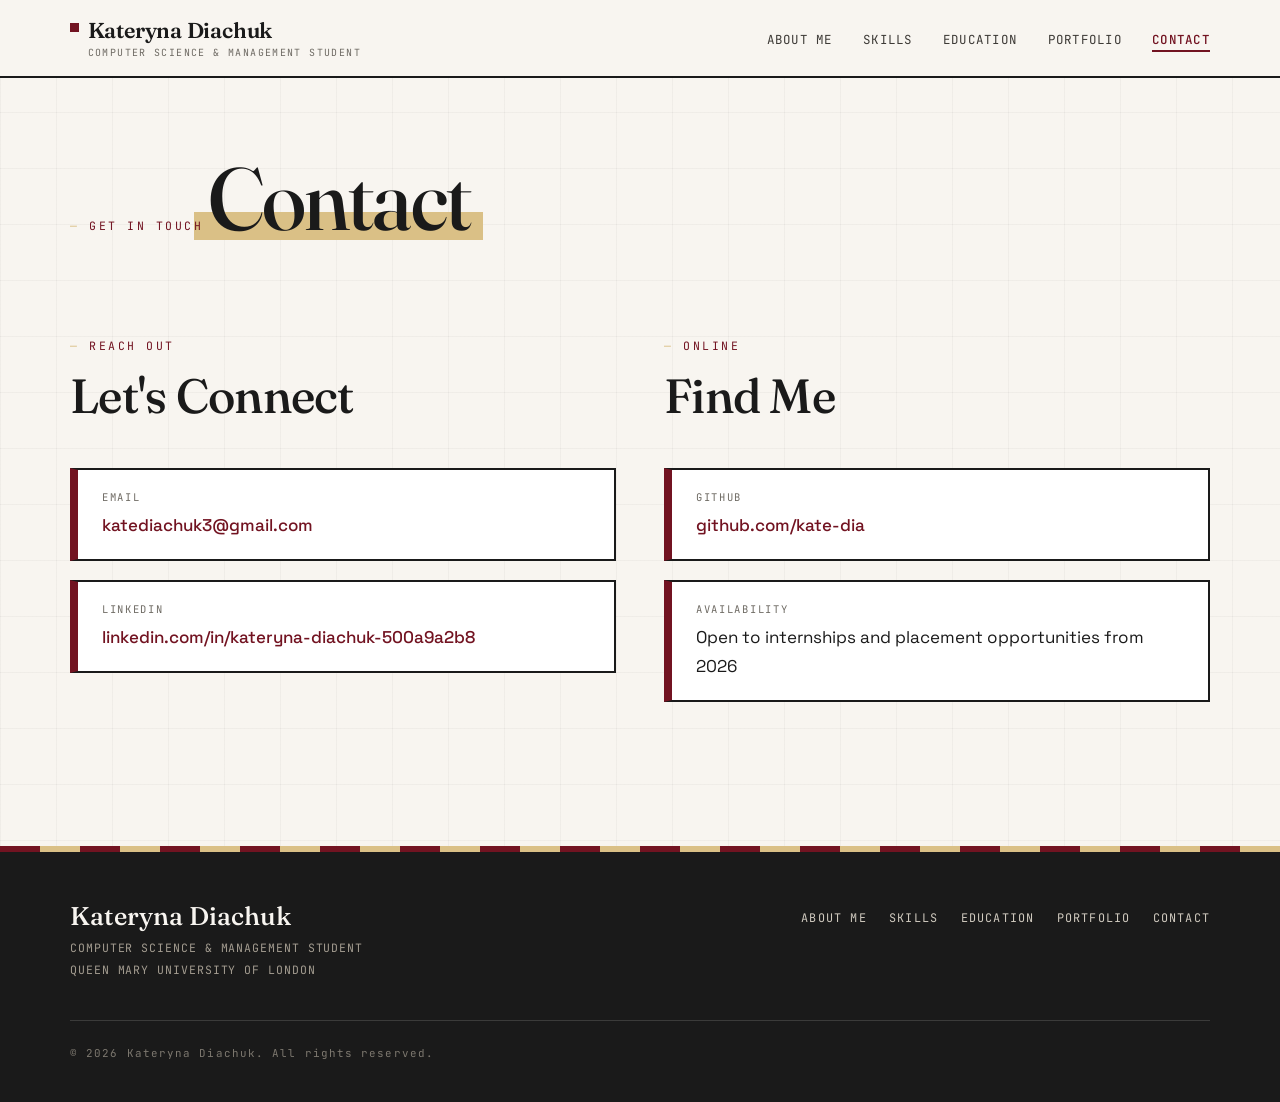
==== contact.html @ 8f2cfff1 "Deploy portfolio website" ====
<!DOCTYPE html>
<html lang="en">
<head>
    <meta charset="UTF-8">
    <meta name="viewport" content="width=device-width, initial-scale=1.0">
    <title>Contact — Kateryna Diachuk </title>

    
    <!-- Google Fonts: Fraunces + Space Grotesk + JetBrains Mono -->
    <link rel="preconnect" href="https://fonts.googleapis.com">
    <link rel="preconnect" href="https://fonts.gstatic.com" crossorigin>
    <link href="https://fonts.googleapis.com/css2?family=Fraunces:ital,opsz,wght@0,9..144,300..700;1,9..144,300..700&family=Space+Grotesk:wght@300..700&family=JetBrains+Mono:wght@400;500&display=swap" rel="stylesheet">

    <!-- Stylesheets -->
    <link rel="stylesheet" href="css/reset.css">
    <link rel="stylesheet" href="css/style.css">
</head>
<body>

    <!-- ========================================================
         HEADER
    ========================================================= -->
    <header>
        <div class="header-inner">
            <div class="site-logo">
                Kateryna Diachuk 
                <span>Computer Science & Management Student</span>
            </div>
            <nav aria-label="Main navigation">
                <ul>
                    <li><a href="index.html">About Me</a></li>
                    <li><a href="skills.html">Skills</a></li>
                    <li><a href="education.html">Education</a></li>
                    <li><a href="portfolio.html">Portfolio</a></li>
                    <li><a href="contact.html" class="active">Contact</a></li>
                </ul>
            </nav>
        </div>
    </header>

    <!-- ========================================================
         MAIN CONTENT
    ========================================================= -->
    <main>

        <!-- Page Banner -->
        <section class="page-banner" aria-label="Page title">
            <span class="section-label">Get In Touch</span>
            <h1>Contact</h1>
        </section>

        <!-- Contact Section -->
        <section class="section-pad" aria-label="Contact information">
            <div class="container">

                <article class="contact-layout">

                    <!-- Contact info column -->
                    <div>
                        <header class="section-header">
                            <span class="section-label">Reach Out</span>
                            <h2>Let's Connect</h2>
                        </header>
                        <div class="contact-info">
                            <div class="contact-item">
                                <span class="label">Email</span>
                                <a href="mailto:katediachuk3@gmail.com">katediachuk3@gmail.com</a>
                            </div>
                            <div class="contact-item">
                                <span class="label">LinkedIn</span>
                                <a href="https://www.linkedin.com/in/kateryna-diachuk-500a9a2b8/" target="_blank">linkedin.com/in/kateryna-diachuk-500a9a2b8</a>
                            </div>
                        </div>
                    </div>
                
                    <!-- Second column -->
                    <div>
                        <header class="section-header">
                            <span class="section-label">Online</span>
                            <h2>Find Me</h2>
                        </header>
                        <div class="contact-info">
                            <div class="contact-item">
                                <span class="label">GitHub</span>
                                <a href="https://github.com/kate-dia" target="_blank">github.com/kate-dia</a>
                            </div>
                            <div class="contact-item">
                                <span class="label">Availability</span>
                                <span>Open to internships and placement opportunities from 2026</span>
                            </div>
                        </div>
                    </div>
                
                </article>
            </div>
        </section>

    </main>

    <!-- ========================================================
         FOOTER
    ========================================================= -->
    <footer>
        <div class="footer-inner">
            <div class="footer-brand">
                <h3>Kateryna Diachuk</h3>
                <p>Computer Science & Management Student<br>Queen Mary University of London</p>
            </div>
            <nav class="footer-nav" aria-label="Footer navigation">
        
                <ul>
                    <li><a href="index.html">About Me</a></li>
                    <li><a href="skills.html">Skills</a></li>
                    <li><a href="education.html">Education</a></li>
                    <li><a href="portfolio.html">Portfolio</a></li>
                    <li><a href="contact.html">Contact</a></li>
                </ul>
            </nav>
            <div class="footer-copy">
                <p>&copy; 2026 Kateryna Diachuk. All rights reserved.</p>
            </div>
        </div>
    </footer>

</body>
</html>
---- css/style.css ----
/* ============================================================
   Kateryna Diachuk — Portfolio
   Design system: editorial print aesthetic
   Palette: cream #F8F5F0 · burgundy #721321 · gold #DAC086 · ink #1A1A1A
   Type: Fraunces (display serif) · Space Grotesk (body) · JetBrains Mono (labels)
   ============================================================ */

:root {
    --cream:     #F8F5F0;
    --cream-dim: #EFEAE0;
    --burgundy:  #721321;
    --burgundy-deep: #4E0C16;
    --gold:      #DAC086;
    --gold-soft: #E9DCBC;
    --ink:       #1A1A1A;
    --ink-soft:  #3D3A36;
    --ink-mute:  #6E6a63;

    --font-display: "Fraunces", Georgia, serif;
    --font-body:    "Space Grotesk", "Helvetica Neue", sans-serif;
    --font-mono:    "JetBrains Mono", "SF Mono", monospace;

    --shadow-offset: 6px 6px 0 var(--ink);
    --shadow-offset-gold: 8px 8px 0 var(--gold);
    --shadow-offset-burgundy: 8px 8px 0 var(--burgundy);

    --maxw: 1140px;
}

/* ── Base ─────────────────────────────────────────────────── */

html { scroll-behavior: smooth; }

body {
    background: var(--cream);
    color: var(--ink);
    font-family: var(--font-body);
    font-size: 1.0625rem;
    line-height: 1.7;
    -webkit-font-smoothing: antialiased;
}

/* Subtle grid texture across whole page, like layout paper */
body::before {
    content: "";
    position: fixed;
    inset: 0;
    pointer-events: none;
    background-image:
        linear-gradient(to right, rgba(26,26,26,0.035) 1px, transparent 1px),
        linear-gradient(to bottom, rgba(26,26,26,0.035) 1px, transparent 1px);
    background-size: 56px 56px;
    z-index: 0;
}

main { position: relative; z-index: 1; }

::selection { background: var(--gold); color: var(--ink); }

h1, h2, h3 { font-family: var(--font-display); font-weight: 500; line-height: 1.1; }

a { color: inherit; text-decoration: none; }

.container { max-width: var(--maxw); margin: 0 auto; padding: 0 2rem; }

.section-pad { padding: 5rem 0; }

/* ── Header ───────────────────────────────────────────────── */

body > header {
    position: sticky;
    top: 0;
    z-index: 50;
    background: var(--cream);
    border-bottom: 2px solid var(--ink);
}

.header-inner {
    max-width: var(--maxw);
    margin: 0 auto;
    padding: 1.1rem 2rem;
    display: flex;
    align-items: center;
    justify-content: space-between;
    gap: 2rem;
}

.site-logo {
    font-family: var(--font-display);
    font-size: 1.35rem;
    font-weight: 600;
    letter-spacing: -0.01em;
    display: flex;
    flex-direction: column;
    line-height: 1.2;
    position: relative;
    padding-left: 1.1rem;
}

/* burgundy printer's mark before the name */
.site-logo::before {
    content: "";
    position: absolute;
    left: 0;
    top: 0.35rem;
    width: 0.55rem;
    height: 0.55rem;
    background: var(--burgundy);
}

.site-logo span {
    font-family: var(--font-mono);
    font-size: 0.62rem;
    font-weight: 400;
    letter-spacing: 0.14em;
    text-transform: uppercase;
    color: var(--ink-mute);
    margin-top: 0.2rem;
}

nav ul { display: flex; gap: 1.9rem; list-style: none; }

nav a {
    font-family: var(--font-mono);
    font-size: 0.78rem;
    letter-spacing: 0.1em;
    text-transform: uppercase;
    padding-bottom: 0.25rem;
    position: relative;
    color: var(--ink-soft);
    transition: color 0.2s ease;
}

nav a::after {
    content: "";
    position: absolute;
    left: 0;
    bottom: 0;
    height: 2px;
    width: 0;
    background: var(--burgundy);
    transition: width 0.25s ease;
}

nav a:hover { color: var(--ink); }
nav a:hover::after { width: 100%; }

nav a.active { color: var(--burgundy); font-weight: 500; }
nav a.active::after { width: 100%; }

/* ── Page banner (inner pages) ─────────────────────────────── */

.page-banner {
    max-width: var(--maxw);
    margin: 0 auto;
    padding: 4.5rem 2rem 0;
}

.page-banner h1 {
    font-size: clamp(3.2rem, 8vw, 5.5rem);
    letter-spacing: -0.02em;
    position: relative;
    display: inline-block;
}

/* gold highlighter stroke behind page titles */
.page-banner h1::after {
    content: "";
    position: absolute;
    left: -0.15em;
    right: -0.15em;
    bottom: 0.08em;
    height: 0.32em;
    background: var(--gold);
    z-index: -1;
}

.section-label {
    display: inline-block;
    font-family: var(--font-mono);
    font-size: 0.72rem;
    letter-spacing: 0.22em;
    text-transform: uppercase;
    color: var(--burgundy);
    margin-bottom: 0.9rem;
}

.section-label::before { content: "— "; color: var(--gold); }

.section-header { margin-bottom: 2.8rem; }

.section-header h2 {
    font-size: clamp(2rem, 4.5vw, 3rem);
    letter-spacing: -0.015em;
}

/* ── Hero ─────────────────────────────────────────────────── */

.hero {
    max-width: var(--maxw);
    margin: 0 auto;
    padding: 5rem 2rem 5.5rem;
    display: grid;
    grid-template-columns: 340px 1fr;
    gap: 4.5rem;
    align-items: center;
}

/* Profile card — print-style with hard offset shadow */
.hero-card {
    background: #fff;
    border: 2px solid var(--ink);
    box-shadow: var(--shadow-offset-gold);
    padding: 1.4rem 1.4rem 1.6rem;
    transition: transform 0.25s ease, box-shadow 0.25s ease;
}

.hero-card:hover {
    transform: translate(-3px, -3px);
    box-shadow: 11px 11px 0 var(--gold);
}

.profile-image-wrap {
    border: 2px solid var(--ink);
    overflow: hidden;
    aspect-ratio: 1 / 1.08;
}

.profile-image-wrap img {
    width: 100%;
    height: 100%;
    object-fit: cover;
    filter: grayscale(35%);
    transition: filter 0.35s ease, transform 0.35s ease;
}

.hero-card:hover .profile-image-wrap img {
    filter: grayscale(0%);
    transform: scale(1.03);
}

.hero-card-name { text-align: center; padding-top: 1.2rem; }

.hero-card-name h2 { font-size: 1.5rem; font-weight: 600; }

.hero-card-divider {
    width: 3rem;
    height: 3px;
    background: var(--burgundy);
    margin: 0.7rem auto;
}

.hero-card-role {
    font-family: var(--font-mono);
    font-size: 0.72rem;
    letter-spacing: 0.08em;
    text-transform: uppercase;
    color: var(--ink-mute);
}

.hero-social {
    display: flex;
    justify-content: center;
    gap: 0.6rem;
    margin-top: 1.3rem;
    flex-wrap: wrap;
}

.hero-social a {
    font-family: var(--font-mono);
    font-size: 0.72rem;
    letter-spacing: 0.06em;
    text-transform: uppercase;
    border: 1.5px solid var(--ink);
    padding: 0.35rem 0.85rem;
    transition: all 0.2s ease;
}

.hero-social a:hover {
    background: var(--burgundy);
    border-color: var(--burgundy);
    color: var(--cream);
}

/* Hero text */
.hero-content .label {
    font-family: var(--font-mono);
    font-size: 0.8rem;
    letter-spacing: 0.24em;
    text-transform: uppercase;
    color: var(--burgundy);
}

.hero-content .label::before { content: "— "; color: var(--gold); }

.hero-content h1 {
    font-size: clamp(3.6rem, 9vw, 6.2rem);
    letter-spacing: -0.025em;
    margin: 0.6rem 0 0.4rem;
}

/* second line of the name in italic burgundy — the designer's flourish */
.hero-content h1 br + * { font-style: italic; }

.hero-content h1 {
    position: relative;
}

.hero-content .sub {
    font-family: var(--font-display);
    font-style: italic;
    font-size: 1.25rem;
    color: var(--burgundy);
    margin-bottom: 1.4rem;
}

.hero-content > p:not(.sub) {
    max-width: 34rem;
    color: var(--ink-soft);
}

.hero-buttons { display: flex; gap: 1rem; margin-top: 2.1rem; flex-wrap: wrap; }

/* ── Buttons ──────────────────────────────────────────────── */

.btn-primary,
.btn-outline {
    display: inline-block;
    font-family: var(--font-mono);
    font-size: 0.8rem;
    letter-spacing: 0.1em;
    text-transform: uppercase;
    padding: 0.85rem 1.7rem;
    border: 2px solid var(--ink);
    transition: all 0.2s ease;
}

.btn-primary {
    background: var(--burgundy);
    border-color: var(--burgundy);
    color: var(--cream);
    box-shadow: 4px 4px 0 var(--ink);
}

.btn-primary:hover {
    transform: translate(-2px, -2px);
    box-shadow: 6px 6px 0 var(--ink);
    background: var(--burgundy-deep);
}

.btn-outline {
    background: transparent;
    color: var(--ink);
    box-shadow: 4px 4px 0 var(--gold);
}

.btn-outline:hover {
    transform: translate(-2px, -2px);
    box-shadow: 6px 6px 0 var(--gold);
    background: #fff;
}

/* ── About section ────────────────────────────────────────── */

.about-section {
    background: var(--ink);
    color: var(--cream);
    padding: 5.5rem 0;
    position: relative;
}

/* gold top rule like a magazine section divider */
.about-section::before {
    content: "";
    position: absolute;
    top: 0; left: 0; right: 0;
    height: 6px;
    background: repeating-linear-gradient(
        90deg,
        var(--gold) 0 40px,
        var(--burgundy) 40px 80px
    );
}

.about-inner {
    max-width: var(--maxw);
    margin: 0 auto;
    padding: 0 2rem;
    display: grid;
    grid-template-columns: 1.4fr 1fr;
    gap: 4rem;
    align-items: start;
}

.about-section .section-label { color: var(--gold); }
.about-section .section-label::before { color: var(--burgundy); }

.about-section h2 { color: var(--cream); }

.about-text p { color: #CFC9BE; margin-bottom: 1.1rem; }

.about-section .btn-outline {
    color: var(--cream);
    border-color: var(--cream);
    box-shadow: 4px 4px 0 var(--burgundy);
}

.about-section .btn-outline:hover {
    background: var(--cream);
    color: var(--ink);
    box-shadow: 6px 6px 0 var(--burgundy);
}

.about-stats {
    display: grid;
    grid-template-columns: 1fr 1fr;
    gap: 1rem;
}

.stat-box {
    border: 1.5px solid rgba(248, 245, 240, 0.25);
    padding: 1.6rem 1.2rem 1.4rem;
    transition: all 0.25s ease;
}

.stat-box:hover {
    border-color: var(--gold);
    transform: translateY(-4px);
}

.stat-number {
    display: block;
    font-family: var(--font-display);
    font-size: 2.6rem;
    font-weight: 600;
    color: var(--gold);
    line-height: 1;
}

.stat-label {
    display: block;
    font-family: var(--font-mono);
    font-size: 0.66rem;
    letter-spacing: 0.14em;
    text-transform: uppercase;
    color: #A39C90;
    margin-top: 0.6rem;
}

/* ── Experience / generic cards ────────────────────────────── */

.card {
    display: grid;
    grid-template-columns: 170px 1fr;
    gap: 2rem;
    background: #fff;
    border: 2px solid var(--ink);
    padding: 1.8rem 2rem;
    margin-bottom: 1.4rem;
    transition: transform 0.22s ease, box-shadow 0.22s ease;
}

.card:hover {
    transform: translate(-3px, -3px);
    box-shadow: var(--shadow-offset-gold);
}

.card-date {
    font-family: var(--font-mono);
    font-size: 0.76rem;
    letter-spacing: 0.08em;
    color: var(--burgundy);
    padding-top: 0.4rem;
    border-top: 3px solid var(--gold);
}

.card-body h3 { font-size: 1.45rem; margin-bottom: 0.25rem; }

.company {
    font-family: var(--font-mono);
    font-size: 0.74rem;
    letter-spacing: 0.06em;
    text-transform: uppercase;
    color: var(--ink-mute);
    margin-bottom: 0.7rem;
}

.card-body p:last-child { color: var(--ink-soft); }

/* ── Skills ───────────────────────────────────────────────── */

.skills-grid {
    display: grid;
    grid-template-columns: repeat(auto-fit, minmax(300px, 1fr));
    gap: 1.4rem;
}

.skill-category {
    background: #fff;
    border: 2px solid var(--ink);
    padding: 1.7rem 1.7rem 1.5rem;
    transition: transform 0.22s ease, box-shadow 0.22s ease;
}

.skill-category:hover {
    transform: translate(-3px, -3px);
    box-shadow: var(--shadow-offset-burgundy);
}

.skill-category h3 {
    font-size: 1.3rem;
    margin-bottom: 1.1rem;
    padding-bottom: 0.6rem;
    border-bottom: 2px solid var(--gold);
}

.skill-tag {
    display: inline-block;
    font-family: var(--font-mono);
    font-size: 0.74rem;
    letter-spacing: 0.03em;
    border: 1.5px solid var(--ink);
    padding: 0.32rem 0.8rem;
    margin: 0 0.4rem 0.55rem 0;
    transition: all 0.18s ease;
    cursor: default;
}

.skill-tag:hover {
    background: var(--burgundy);
    border-color: var(--burgundy);
    color: var(--cream);
}

/* ── Education ────────────────────────────────────────────── */

.education-grid {
    position: relative;
    padding-left: 2.4rem;
}

/* vertical timeline rule */
.education-grid::before {
    content: "";
    position: absolute;
    left: 0.55rem;
    top: 0.4rem;
    bottom: 0.4rem;
    width: 2px;
    background: var(--ink);
}

.edu-card {
    display: grid;
    grid-template-columns: 110px 1fr;
    gap: 2rem;
    background: #fff;
    border: 2px solid var(--ink);
    padding: 1.8rem 2rem;
    margin-bottom: 1.6rem;
    position: relative;
    transition: transform 0.22s ease, box-shadow 0.22s ease;
}

/* timeline node */
.edu-card::before {
    content: "";
    position: absolute;
    left: -2.28rem;
    top: 2.2rem;
    width: 0.85rem;
    height: 0.85rem;
    background: var(--gold);
    border: 2px solid var(--ink);
}

.edu-card:hover {
    transform: translate(-3px, -3px);
    box-shadow: var(--shadow-offset-gold);
}

.edu-year {
    font-family: var(--font-display);
    font-size: 1.9rem;
    font-weight: 600;
    font-style: italic;
    color: var(--burgundy);
    line-height: 1;
    padding-top: 0.2rem;
}

.edu-details h3 { font-size: 1.35rem; margin-bottom: 0.3rem; }

.institution {
    font-family: var(--font-mono);
    font-size: 0.72rem;
    letter-spacing: 0.06em;
    text-transform: uppercase;
    color: var(--ink-mute);
    margin-bottom: 0.7rem;
}

.edu-details p:last-child { color: var(--ink-soft); }

/* ── Portfolio / projects ─────────────────────────────────── */

.portfolio-grid { display: flex; flex-direction: column; gap: 2.6rem; }

.project-card {
    display: grid;
    grid-template-columns: 1fr 1.1fr;
    gap: 0;
    background: #fff;
    border: 2px solid var(--ink);
    transition: transform 0.25s ease, box-shadow 0.25s ease;
    overflow: hidden;
}

.project-card:hover {
    transform: translate(-4px, -4px);
    box-shadow: 10px 10px 0 var(--gold);
}

/* alternate: even cards get burgundy shadow + reversed layout */
.project-card:nth-child(even):hover { box-shadow: 10px 10px 0 var(--burgundy); }
.project-card:nth-child(even) { direction: rtl; }
.project-card:nth-child(even) > * { direction: ltr; }

.project-info { padding: 2.4rem 2.4rem 2.2rem; }

.project-tag {
    display: inline-block;
    font-family: var(--font-mono);
    font-size: 0.68rem;
    letter-spacing: 0.14em;
    text-transform: uppercase;
    color: var(--cream);
    background: var(--burgundy);
    padding: 0.3rem 0.75rem;
    margin-bottom: 1.1rem;
}

.project-info h3 { font-size: 1.75rem; margin-bottom: 0.3rem; }

.role {
    font-family: var(--font-display);
    font-style: italic;
    font-size: 1rem;
    color: var(--burgundy);
    margin-bottom: 0.9rem;
}

.project-info p:not(.role) { color: var(--ink-soft); margin-bottom: 0.8rem; }

.project-info a {
    font-family: var(--font-mono);
    font-size: 0.78rem;
    letter-spacing: 0.06em;
    text-transform: uppercase;
    color: var(--burgundy);
    border-bottom: 2px solid var(--gold);
    padding-bottom: 2px;
    transition: all 0.2s ease;
}

.project-info a:hover { background: var(--gold-soft); }

.project-img {
    border-left: 2px solid var(--ink);
    background: var(--cream-dim);
    display: flex;
    align-items: center;
}

.project-card:nth-child(even) .project-img {
    border-left: none;
    border-right: 2px solid var(--ink);
}

.project-img img { width: 100%; height: 100%; object-fit: cover; display: block; }

/* carousel (kept from original, restyled) */
.carousel {
    overflow-x: auto;
    scroll-snap-type: x mandatory;
    width: 100%;
}

.carousel::-webkit-scrollbar { height: 8px; }
.carousel::-webkit-scrollbar-thumb { background: var(--gold); }
.carousel::-webkit-scrollbar-track { background: var(--cream-dim); }

.carousel-track { display: flex; }

.carousel-track img {
    flex: 0 0 100%;
    scroll-snap-align: start;
    object-fit: contain;
    background: #fff;
}

/* ── Contact ──────────────────────────────────────────────── */

.contact-layout {
    display: grid;
    grid-template-columns: 1fr 1fr;
    gap: 3rem;
}

.contact-info { display: flex; flex-direction: column; gap: 1.2rem; }

.contact-item {
    background: #fff;
    border: 2px solid var(--ink);
    border-left: 8px solid var(--burgundy);
    padding: 1.2rem 1.5rem;
    display: flex;
    flex-direction: column;
    gap: 0.25rem;
    transition: transform 0.2s ease, box-shadow 0.2s ease;
}

.contact-item:hover {
    transform: translate(-3px, -3px);
    box-shadow: 6px 6px 0 var(--gold);
}

.contact-item .label {
    font-family: var(--font-mono);
    font-size: 0.66rem;
    letter-spacing: 0.16em;
    text-transform: uppercase;
    color: var(--ink-mute);
}

.contact-item a {
    color: var(--burgundy);
    font-weight: 500;
    word-break: break-word;
}

.contact-item a:hover { text-decoration: underline; text-decoration-color: var(--gold); text-decoration-thickness: 2px; }

/* ── Footer ───────────────────────────────────────────────── */

footer {
    background: var(--ink);
    color: var(--cream);
    margin-top: 4rem;
    position: relative;
}

footer::before {
    content: "";
    position: absolute;
    top: 0; left: 0; right: 0;
    height: 6px;
    background: repeating-linear-gradient(
        90deg,
        var(--burgundy) 0 40px,
        var(--gold) 40px 80px
    );
}

.footer-inner {
    max-width: var(--maxw);
    margin: 0 auto;
    padding: 3.5rem 2rem 2.5rem;
    display: grid;
    grid-template-columns: 1.2fr 1fr;
    gap: 2.5rem;
}

.footer-brand h3 {
    font-size: 1.6rem;
    margin-bottom: 0.4rem;
}

.footer-brand p {
    font-family: var(--font-mono);
    font-size: 0.72rem;
    letter-spacing: 0.08em;
    text-transform: uppercase;
    color: #A39C90;
    line-height: 1.9;
}

.footer-nav ul {
    list-style: none;
    display: flex;
    flex-wrap: wrap;
    gap: 1.4rem;
    justify-content: flex-end;
    align-items: flex-start;
}

.footer-nav a {
    font-family: var(--font-mono);
    font-size: 0.74rem;
    letter-spacing: 0.1em;
    text-transform: uppercase;
    color: #CFC9BE;
    transition: color 0.2s ease;
}

.footer-nav a:hover { color: var(--gold); }

.footer-copy {
    grid-column: 1 / -1;
    border-top: 1px solid rgba(248, 245, 240, 0.15);
    padding-top: 1.4rem;
}

.footer-copy p {
    font-family: var(--font-mono);
    font-size: 0.68rem;
    letter-spacing: 0.1em;
    color: #7d786f;
}

/* ── Responsive ───────────────────────────────────────────── */

@media (max-width: 960px) {
    .hero { grid-template-columns: 1fr; gap: 3rem; padding-top: 3.5rem; }
    .hero-card { max-width: 360px; margin: 0 auto; }
    .about-inner { grid-template-columns: 1fr; }
    .project-card,
    .project-card:nth-child(even) { grid-template-columns: 1fr; direction: ltr; }
    .project-img,
    .project-card:nth-child(even) .project-img {
        border-left: none;
        border-right: none;
        border-top: 2px solid var(--ink);
    }
    .contact-layout { grid-template-columns: 1fr; }
    .footer-inner { grid-template-columns: 1fr; }
    .footer-nav ul { justify-content: flex-start; }
}

@media (max-width: 720px) {
    .header-inner { flex-direction: column; gap: 1rem; }
    nav ul { gap: 1.1rem; flex-wrap: wrap; justify-content: center; }
    .card, .edu-card { grid-template-columns: 1fr; gap: 0.8rem; }
    .education-grid { padding-left: 1.6rem; }
    .edu-card::before { left: -1.5rem; }
    .about-stats { grid-template-columns: 1fr 1fr; }
    .section-pad { padding: 3.5rem 0; }
    .page-banner { padding-top: 3rem; }
}
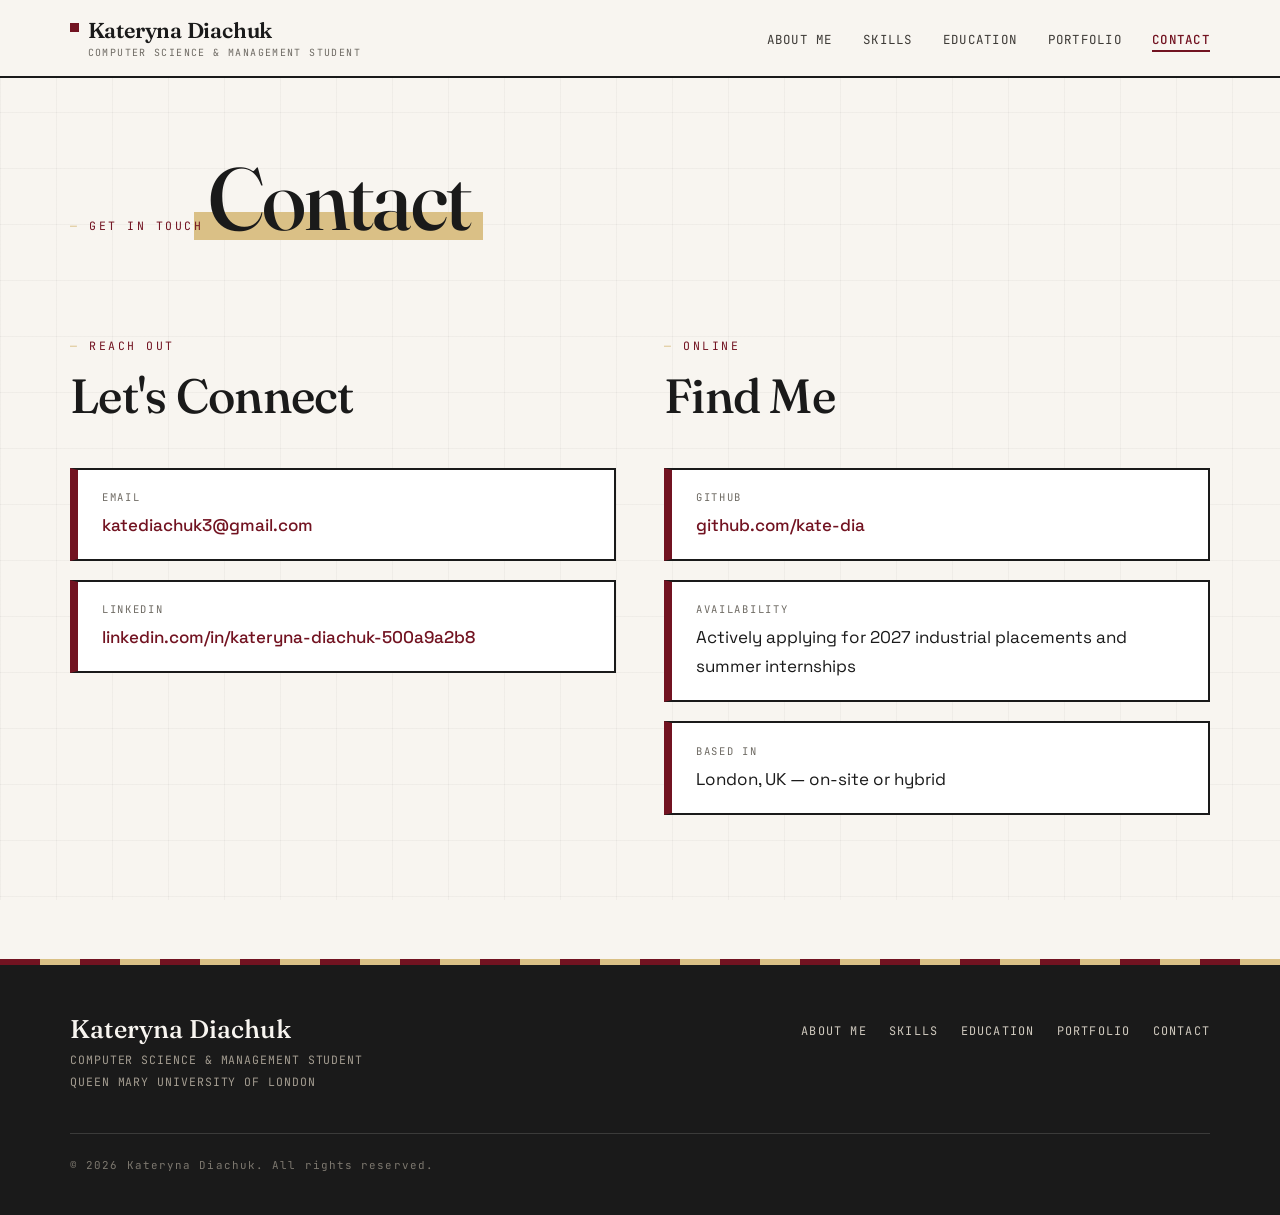
==== commit 0c6529c4: "Update portfolio for industrial placement applications - Rewrite the About section around the Year 1" ====
--- a/contact.html
+++ b/contact.html
@@ -86,7 +86,11 @@
                             </div>
                             <div class="contact-item">
                                 <span class="label">Availability</span>
-                                <span>Open to internships and placement opportunities from 2026</span>
+                                <span>Actively applying for 2027 industrial placements and summer internships</span>
+                            </div>
+                            <div class="contact-item">
+                                <span class="label">Based in</span>
+                                <span>London, UK &mdash; on-site or hybrid</span>
                             </div>
                         </div>
                     </div>
--- a/css/style.css
+++ b/css/style.css
@@ -678,6 +678,20 @@
 }
 
 .project-img img { width: 100%; height: 100%; object-fit: cover; display: block; }
+
+/* screenshot carousels: show the whole frame instead of cropping it */
+.project-card--shots .project-img { padding: 1.25rem; background: var(--cream-dim); }
+.project-card--shots .carousel-track img {
+    height: 420px;
+    object-fit: contain;
+    background: transparent;
+}
+
+/* portrait (mobile app) screenshots need more height */
+.project-card--app .carousel-track img { height: 560px; }
+
+/* projects with no imagery run the full width of the card */
+.project-card--text { grid-template-columns: 1fr; }
 
 /* carousel (kept from original, restyled) */
 .carousel {
@@ -832,6 +846,7 @@
         border-right: none;
         border-top: 2px solid var(--ink);
     }
+    .project-card--text { grid-template-columns: 1fr; }
     .contact-layout { grid-template-columns: 1fr; }
     .footer-inner { grid-template-columns: 1fr; }
     .footer-nav ul { justify-content: flex-start; }
@@ -846,4 +861,7 @@
     .about-stats { grid-template-columns: 1fr 1fr; }
     .section-pad { padding: 3.5rem 0; }
     .page-banner { padding-top: 3rem; }
-}
+    .project-card--shots .project-img { padding: 0.75rem; }
+    .project-card--shots .carousel-track img { height: 240px; }
+    .project-card--app .carousel-track img { height: 420px; }
+}
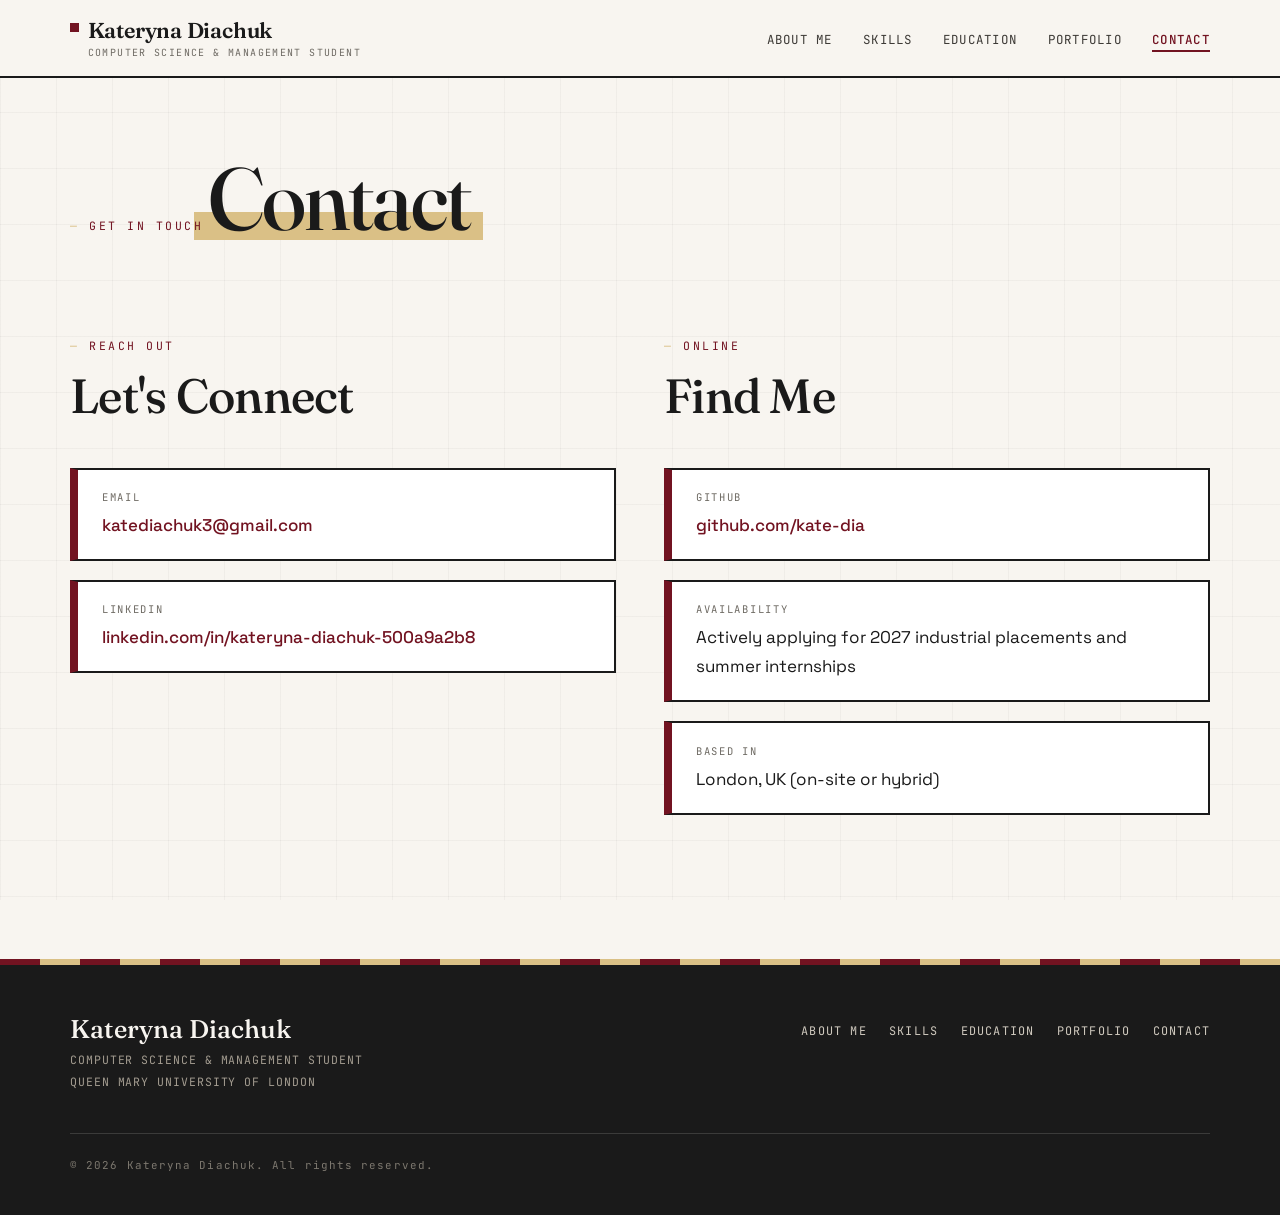
==== commit 9e34e9c2: "Drop em dashes site-wide, cut the Figma line and the Travel Web App card Rewrites each sentence that" ====
--- a/contact.html
+++ b/contact.html
@@ -3,7 +3,7 @@
 <head>
     <meta charset="UTF-8">
     <meta name="viewport" content="width=device-width, initial-scale=1.0">
-    <title>Contact — Kateryna Diachuk </title>
+    <title>Contact | Kateryna Diachuk</title>
 
     
     <!-- Google Fonts: Fraunces + Space Grotesk + JetBrains Mono -->
@@ -90,7 +90,7 @@
                             </div>
                             <div class="contact-item">
                                 <span class="label">Based in</span>
-                                <span>London, UK &mdash; on-site or hybrid</span>
+                                <span>London, UK (on-site or hybrid)</span>
                             </div>
                         </div>
                     </div>
